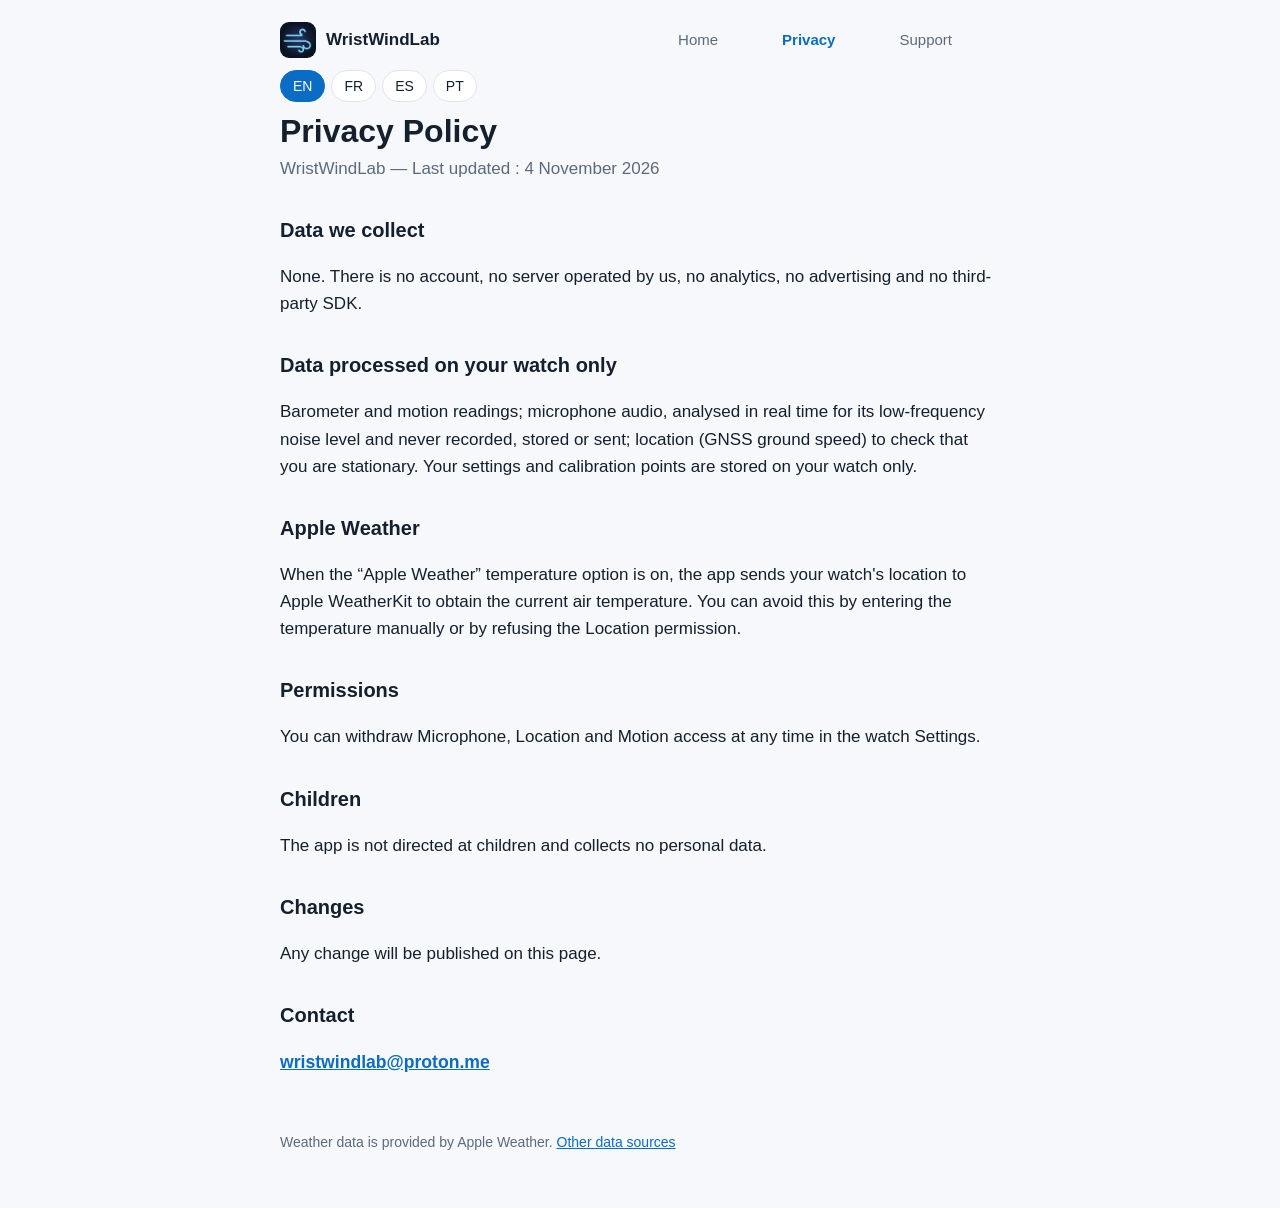
==== privacy.html @ 62ba9e94 "Add files via upload" ====
<!doctype html>
<html lang="en">
<head>
<meta charset="utf-8">
<meta name="viewport" content="width=device-width,initial-scale=1">
<title>WristWindLab — Privacy Policy</title>
<meta name="description" content="WristWindLab — experimental wind estimator for Apple Watch.">
<link rel="icon" href="assets/icon-180.png">
<link rel="apple-touch-icon" href="assets/icon-180.png">
<link rel="stylesheet" href="assets/style.css">
</head>
<body>
<header>
<a class="brand" href="index.html"><img src="assets/icon-180.png" alt="" width="36" height="36">WristWindLab</a>
<nav class="pages" aria-label="Pages"><a href="index.html"><span data-l="en">Home</span></a><a href="index.html"><span data-l="fr">Accueil</span></a><a href="index.html"><span data-l="es">Inicio</span></a><a href="index.html"><span data-l="pt">Início</span></a><a href="privacy.html" aria-current=page><span data-l="en">Privacy</span></a><a href="privacy.html" aria-current=page><span data-l="fr">Confidentialité</span></a><a href="privacy.html" aria-current=page><span data-l="es">Privacidad</span></a><a href="privacy.html" aria-current=page><span data-l="pt">Privacidade</span></a><a href="support.html"><span data-l="en">Support</span></a><a href="support.html"><span data-l="fr">Assistance</span></a><a href="support.html"><span data-l="es">Soporte</span></a><a href="support.html"><span data-l="pt">Suporte</span></a></nav>
<div class="lang" role="group" aria-label="Language"><button type="button" data-set="en" aria-pressed="false">EN</button><button type="button" data-set="fr" aria-pressed="false">FR</button><button type="button" data-set="es" aria-pressed="false">ES</button><button type="button" data-set="pt" aria-pressed="false">PT</button></div>
</header>
<main>
<section lang="en" data-l="en">
<h1>Privacy Policy</h1><p class="tag">WristWindLab — Last updated : 4 November 2026</p>
<h2>Data we collect</h2><p>None. There is no account, no server operated by us, no analytics, no advertising and no third-party SDK.</p><h2>Data processed on your watch only</h2><p>Barometer and motion readings; microphone audio, analysed in real time for its low-frequency noise level and never recorded, stored or sent; location (GNSS ground speed) to check that you are stationary. Your settings and calibration points are stored on your watch only.</p><h2>Apple Weather</h2><p>When the “Apple Weather” temperature option is on, the app sends your watch&#x27;s location to Apple WeatherKit to obtain the current air temperature. You can avoid this by entering the temperature manually or by refusing the Location permission.</p><h2>Permissions</h2><p>You can withdraw Microphone, Location and Motion access at any time in the watch Settings.</p><h2>Children</h2><p>The app is not directed at children and collects no personal data.</p><h2>Changes</h2><p>Any change will be published on this page.</p>
<h2>Contact</h2><p><a class="mail" href="mailto:wristwindlab@proton.me">wristwindlab@proton.me</a></p>
</section>
<section lang="fr" data-l="fr">
<h1>Politique de confidentialité</h1><p class="tag">WristWindLab — Dernière mise à jour : 4 novembre 2026</p>
<h2>Données que nous collectons</h2><p>Aucune. Pas de compte, pas de serveur exploité par nous, pas d&#x27;analyse d&#x27;usage, pas de publicité, pas de SDK tiers.</p><h2>Données traitées uniquement sur votre montre</h2><p>Mesures du baromètre et du mouvement ; audio du micro, analysé en direct pour son niveau de bruit basse fréquence, jamais enregistré, conservé ni envoyé ; position (vitesse sol GNSS) pour vérifier votre immobilité. Vos réglages et points d&#x27;étalonnage restent sur votre montre.</p><h2>Apple Weather</h2><p>Lorsque l&#x27;option de température « Apple Weather » est activée, l&#x27;app envoie la position de votre montre à Apple WeatherKit pour obtenir la température de l&#x27;air. Vous pouvez l&#x27;éviter en saisissant la température manuellement ou en refusant l&#x27;autorisation de localisation.</p><h2>Autorisations</h2><p>Vous pouvez retirer l&#x27;accès au micro, à la localisation et au mouvement à tout moment dans les Réglages de la montre.</p><h2>Enfants</h2><p>L&#x27;app ne s&#x27;adresse pas aux enfants et ne collecte aucune donnée personnelle.</p><h2>Modifications</h2><p>Toute modification sera publiée sur cette page.</p>
<h2>Contact</h2><p><a class="mail" href="mailto:wristwindlab@proton.me">wristwindlab@proton.me</a></p>
</section>
<section lang="es" data-l="es">
<h1>Política de privacidad</h1><p class="tag">WristWindLab — Última actualización : 4 de noviembre de 2026</p>
<h2>Datos que recopilamos</h2><p>Ninguno. No hay cuenta, ni servidor operado por nosotros, ni analíticas, ni publicidad, ni SDK de terceros.</p><h2>Datos tratados solo en tu reloj</h2><p>Lecturas del barómetro y del movimiento; audio del micrófono, analizado en tiempo real para obtener su nivel de ruido de baja frecuencia y nunca grabado, almacenado ni enviado; ubicación (velocidad sobre el suelo GNSS) para comprobar que estás quieto. Tus ajustes y puntos de calibración se guardan solo en tu reloj.</p><h2>Apple Weather</h2><p>Cuando la opción de temperatura «Apple Weather» está activada, la app envía la ubicación de tu reloj a Apple WeatherKit para obtener la temperatura del aire. Puedes evitarlo introduciendo la temperatura a mano o denegando el permiso de ubicación.</p><h2>Permisos</h2><p>Puedes retirar el acceso al micrófono, a la ubicación y al movimiento en cualquier momento en los Ajustes del reloj.</p><h2>Niños</h2><p>La app no está dirigida a niños y no recopila datos personales.</p><h2>Cambios</h2><p>Cualquier cambio se publicará en esta página.</p>
<h2>Contacto</h2><p><a class="mail" href="mailto:wristwindlab@proton.me">wristwindlab@proton.me</a></p>
</section>
<section lang="pt" data-l="pt">
<h1>Política de Privacidade</h1><p class="tag">WristWindLab — Última atualização : 4 de novembro de 2026</p>
<h2>Dados que coletamos</h2><p>Nenhum. Não há conta, servidor operado por nós, análises de uso, publicidade nem SDK de terceiros.</p><h2>Dados tratados somente no seu relógio</h2><p>Leituras do barômetro e do movimento; áudio do microfone, analisado em tempo real para obter o nível de ruído de baixa frequência e nunca gravado, armazenado nem enviado; localização (velocidade sobre o solo GNSS) para confirmar que você está parado. Seus ajustes e pontos de calibração ficam somente no seu relógio.</p><h2>Apple Weather</h2><p>Quando a opção de temperatura “Apple Weather” está ativada, o app envia a localização do seu relógio ao Apple WeatherKit para obter a temperatura do ar. Você pode evitar isso informando a temperatura manualmente ou negando a permissão de localização.</p><h2>Permissões</h2><p>Você pode retirar o acesso ao microfone, à localização e ao movimento a qualquer momento nos Ajustes do relógio.</p><h2>Crianças</h2><p>O app não é voltado a crianças e não coleta dados pessoais.</p><h2>Alterações</h2><p>Qualquer alteração será publicada nesta página.</p>
<h2>Contato</h2><p><a class="mail" href="mailto:wristwindlab@proton.me">wristwindlab@proton.me</a></p>
</section>
</main>
<footer><p data-l="en">Weather data is provided by Apple Weather. <a href="https://developer.apple.com/weatherkit/data-source-attribution/" rel="noopener">Other data sources</a></p><p data-l="fr">Les données météo sont fournies par Apple Weather. <a href="https://developer.apple.com/weatherkit/data-source-attribution/" rel="noopener">Autres sources de données</a></p><p data-l="es">Los datos meteorológicos los proporciona Apple Weather. <a href="https://developer.apple.com/weatherkit/data-source-attribution/" rel="noopener">Otras fuentes de datos</a></p><p data-l="pt">Os dados meteorológicos são fornecidos pelo Apple Weather. <a href="https://developer.apple.com/weatherkit/data-source-attribution/" rel="noopener">Outras fontes de dados</a></p></footer>
<script>(function(){var L=['en','fr','es','pt'],d=document,r=d.documentElement;r.classList.add('js');
function pick(){var q=(location.search.match(/[?&]lang=(\w\w)/)||[])[1];var s=null;try{s=localStorage.getItem('wwl-lang')}catch(e){}
var n=(navigator.language||'en').slice(0,2).toLowerCase();return [q,s,n].filter(function(x){return L.indexOf(x)>-1})[0]||'en'}
function set(l){r.lang=l;d.querySelectorAll('[data-l]').forEach(function(e){e.hidden=e.getAttribute('data-l')!==l});
d.querySelectorAll('[data-set]').forEach(function(b){b.setAttribute('aria-pressed',b.getAttribute('data-set')===l)});try{localStorage.setItem('wwl-lang',l)}catch(e){}}
d.querySelectorAll('[data-set]').forEach(function(b){b.addEventListener('click',function(){set(b.getAttribute('data-set'))})});set(pick())})();</script>
</body>
</html>
---- assets/style.css ----
:root{--bg:#f6f8fb;--card:#fff;--fg:#14202e;--mut:#5b6b7c;--acc:#0a6cc4;--line:#dfe6ee;--warn:#fff4e0;--warnb:#e0a030}
@media(prefers-color-scheme:dark){:root{--bg:#0d141c;--card:#16202b;--fg:#e8eef5;--mut:#9fb0c1;--acc:#5db0ff;--line:#26333f;--warn:#2b2414;--warnb:#a87c24}}
*{box-sizing:border-box}html{-webkit-text-size-adjust:100%}
body{margin:0;background:var(--bg);color:var(--fg);font:17px/1.6 -apple-system,BlinkMacSystemFont,"Segoe UI",Roboto,Helvetica,Arial,sans-serif}
header,main,footer{max-width:760px;margin:0 auto;padding:0 20px}
header{display:flex;align-items:center;gap:12px;flex-wrap:wrap;padding-top:22px;padding-bottom:10px}
header .brand{display:flex;align-items:center;gap:10px;font-weight:700;color:var(--fg);text-decoration:none}
header img{width:36px;height:36px;border-radius:9px}
nav.pages{display:flex;gap:16px;margin-left:auto;flex-wrap:wrap}
nav.pages a{color:var(--mut);text-decoration:none;font-size:15px}nav.pages a[aria-current]{color:var(--acc);font-weight:600}
.lang{display:flex;gap:6px;width:100%}
.lang button{border:1px solid var(--line);background:var(--card);color:var(--fg);border-radius:999px;padding:4px 12px;font:inherit;font-size:14px;cursor:pointer}
.lang button[aria-pressed=true]{background:var(--acc);border-color:var(--acc);color:#fff}
.hero{display:flex;gap:20px;align-items:center;margin:26px 0 8px;flex-wrap:wrap}
.hero img{width:96px;height:96px;border-radius:22px;box-shadow:0 4px 16px rgba(0,0,0,.18)}
h1{font-size:2rem;line-height:1.2;margin:0}h2{font-size:1.25rem;margin:2rem 0 .4rem}
.tag{color:var(--mut);margin:.25rem 0 0}
.card{background:var(--card);border:1px solid var(--line);border-radius:14px;padding:4px 20px 14px;margin:16px 0}
.warn{background:var(--warn);border:1px solid var(--warnb);border-radius:14px;padding:12px 20px;margin:22px 0}
.warn h2{margin-top:.2rem}
ul{padding-left:1.2rem}li{margin:.4rem 0}
a{color:var(--acc)}dt{font-weight:600;margin-top:1rem}dd{margin:.1rem 0 0}
.mail{font-size:1.1rem;font-weight:600}
footer{padding-top:24px;padding-bottom:40px;color:var(--mut);font-size:14px}
@media(max-width:520px){nav.pages{margin-left:0;width:100%;gap:14px}header .brand{width:100%}}
[hidden]{display:none!important}
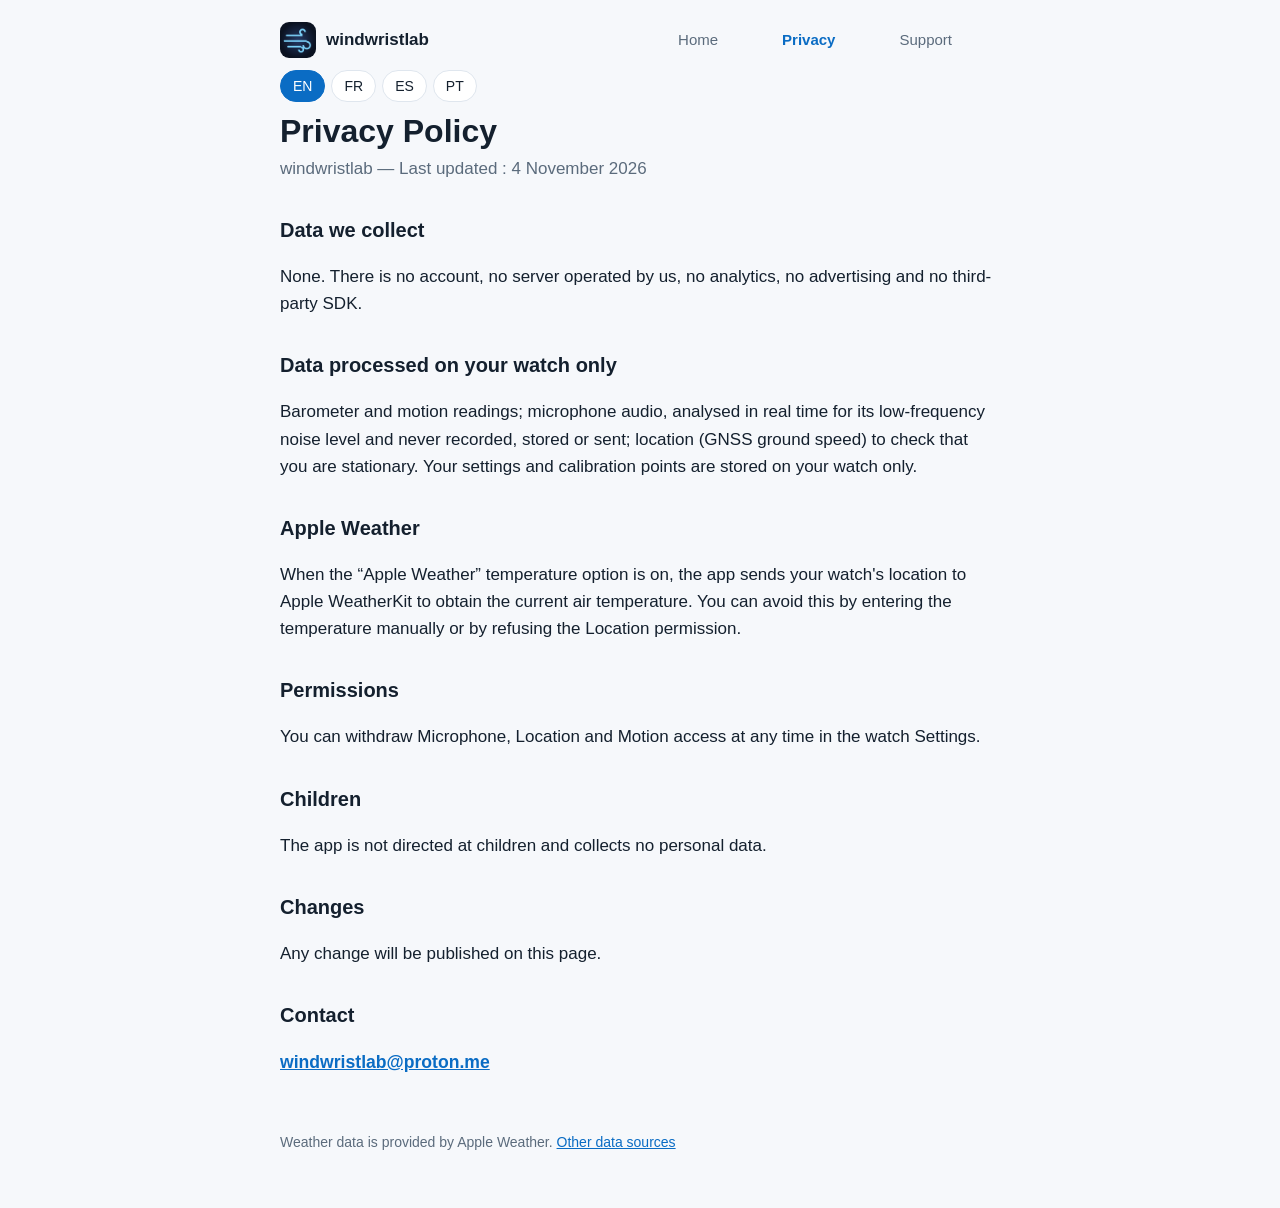
==== commit e883c63c: "Add files via upload" ====
--- a/privacy.html
+++ b/privacy.html
@@ -3,38 +3,38 @@
 <head>
 <meta charset="utf-8">
 <meta name="viewport" content="width=device-width,initial-scale=1">
-<title>WristWindLab — Privacy Policy</title>
-<meta name="description" content="WristWindLab — experimental wind estimator for Apple Watch.">
+<title>windwristlab — Privacy Policy</title>
+<meta name="description" content="windwristlab — experimental wind estimator for Apple Watch.">
 <link rel="icon" href="assets/icon-180.png">
 <link rel="apple-touch-icon" href="assets/icon-180.png">
 <link rel="stylesheet" href="assets/style.css">
 </head>
 <body>
 <header>
-<a class="brand" href="index.html"><img src="assets/icon-180.png" alt="" width="36" height="36">WristWindLab</a>
+<a class="brand" href="index.html"><img src="assets/icon-180.png" alt="" width="36" height="36">windwristlab</a>
 <nav class="pages" aria-label="Pages"><a href="index.html"><span data-l="en">Home</span></a><a href="index.html"><span data-l="fr">Accueil</span></a><a href="index.html"><span data-l="es">Inicio</span></a><a href="index.html"><span data-l="pt">Início</span></a><a href="privacy.html" aria-current=page><span data-l="en">Privacy</span></a><a href="privacy.html" aria-current=page><span data-l="fr">Confidentialité</span></a><a href="privacy.html" aria-current=page><span data-l="es">Privacidad</span></a><a href="privacy.html" aria-current=page><span data-l="pt">Privacidade</span></a><a href="support.html"><span data-l="en">Support</span></a><a href="support.html"><span data-l="fr">Assistance</span></a><a href="support.html"><span data-l="es">Soporte</span></a><a href="support.html"><span data-l="pt">Suporte</span></a></nav>
 <div class="lang" role="group" aria-label="Language"><button type="button" data-set="en" aria-pressed="false">EN</button><button type="button" data-set="fr" aria-pressed="false">FR</button><button type="button" data-set="es" aria-pressed="false">ES</button><button type="button" data-set="pt" aria-pressed="false">PT</button></div>
 </header>
 <main>
 <section lang="en" data-l="en">
-<h1>Privacy Policy</h1><p class="tag">WristWindLab — Last updated : 4 November 2026</p>
+<h1>Privacy Policy</h1><p class="tag">windwristlab — Last updated : 4 November 2026</p>
 <h2>Data we collect</h2><p>None. There is no account, no server operated by us, no analytics, no advertising and no third-party SDK.</p><h2>Data processed on your watch only</h2><p>Barometer and motion readings; microphone audio, analysed in real time for its low-frequency noise level and never recorded, stored or sent; location (GNSS ground speed) to check that you are stationary. Your settings and calibration points are stored on your watch only.</p><h2>Apple Weather</h2><p>When the “Apple Weather” temperature option is on, the app sends your watch&#x27;s location to Apple WeatherKit to obtain the current air temperature. You can avoid this by entering the temperature manually or by refusing the Location permission.</p><h2>Permissions</h2><p>You can withdraw Microphone, Location and Motion access at any time in the watch Settings.</p><h2>Children</h2><p>The app is not directed at children and collects no personal data.</p><h2>Changes</h2><p>Any change will be published on this page.</p>
-<h2>Contact</h2><p><a class="mail" href="mailto:wristwindlab@proton.me">wristwindlab@proton.me</a></p>
+<h2>Contact</h2><p><a class="mail" href="mailto:windwristlab@proton.me">windwristlab@proton.me</a></p>
 </section>
 <section lang="fr" data-l="fr">
-<h1>Politique de confidentialité</h1><p class="tag">WristWindLab — Dernière mise à jour : 4 novembre 2026</p>
+<h1>Politique de confidentialité</h1><p class="tag">windwristlab — Dernière mise à jour : 4 novembre 2026</p>
 <h2>Données que nous collectons</h2><p>Aucune. Pas de compte, pas de serveur exploité par nous, pas d&#x27;analyse d&#x27;usage, pas de publicité, pas de SDK tiers.</p><h2>Données traitées uniquement sur votre montre</h2><p>Mesures du baromètre et du mouvement ; audio du micro, analysé en direct pour son niveau de bruit basse fréquence, jamais enregistré, conservé ni envoyé ; position (vitesse sol GNSS) pour vérifier votre immobilité. Vos réglages et points d&#x27;étalonnage restent sur votre montre.</p><h2>Apple Weather</h2><p>Lorsque l&#x27;option de température « Apple Weather » est activée, l&#x27;app envoie la position de votre montre à Apple WeatherKit pour obtenir la température de l&#x27;air. Vous pouvez l&#x27;éviter en saisissant la température manuellement ou en refusant l&#x27;autorisation de localisation.</p><h2>Autorisations</h2><p>Vous pouvez retirer l&#x27;accès au micro, à la localisation et au mouvement à tout moment dans les Réglages de la montre.</p><h2>Enfants</h2><p>L&#x27;app ne s&#x27;adresse pas aux enfants et ne collecte aucune donnée personnelle.</p><h2>Modifications</h2><p>Toute modification sera publiée sur cette page.</p>
-<h2>Contact</h2><p><a class="mail" href="mailto:wristwindlab@proton.me">wristwindlab@proton.me</a></p>
+<h2>Contact</h2><p><a class="mail" href="mailto:windwristlab@proton.me">windwristlab@proton.me</a></p>
 </section>
 <section lang="es" data-l="es">
-<h1>Política de privacidad</h1><p class="tag">WristWindLab — Última actualización : 4 de noviembre de 2026</p>
+<h1>Política de privacidad</h1><p class="tag">windwristlab — Última actualización : 4 de noviembre de 2026</p>
 <h2>Datos que recopilamos</h2><p>Ninguno. No hay cuenta, ni servidor operado por nosotros, ni analíticas, ni publicidad, ni SDK de terceros.</p><h2>Datos tratados solo en tu reloj</h2><p>Lecturas del barómetro y del movimiento; audio del micrófono, analizado en tiempo real para obtener su nivel de ruido de baja frecuencia y nunca grabado, almacenado ni enviado; ubicación (velocidad sobre el suelo GNSS) para comprobar que estás quieto. Tus ajustes y puntos de calibración se guardan solo en tu reloj.</p><h2>Apple Weather</h2><p>Cuando la opción de temperatura «Apple Weather» está activada, la app envía la ubicación de tu reloj a Apple WeatherKit para obtener la temperatura del aire. Puedes evitarlo introduciendo la temperatura a mano o denegando el permiso de ubicación.</p><h2>Permisos</h2><p>Puedes retirar el acceso al micrófono, a la ubicación y al movimiento en cualquier momento en los Ajustes del reloj.</p><h2>Niños</h2><p>La app no está dirigida a niños y no recopila datos personales.</p><h2>Cambios</h2><p>Cualquier cambio se publicará en esta página.</p>
-<h2>Contacto</h2><p><a class="mail" href="mailto:wristwindlab@proton.me">wristwindlab@proton.me</a></p>
+<h2>Contacto</h2><p><a class="mail" href="mailto:windwristlab@proton.me">windwristlab@proton.me</a></p>
 </section>
 <section lang="pt" data-l="pt">
-<h1>Política de Privacidade</h1><p class="tag">WristWindLab — Última atualização : 4 de novembro de 2026</p>
+<h1>Política de Privacidade</h1><p class="tag">windwristlab — Última atualização : 4 de novembro de 2026</p>
 <h2>Dados que coletamos</h2><p>Nenhum. Não há conta, servidor operado por nós, análises de uso, publicidade nem SDK de terceiros.</p><h2>Dados tratados somente no seu relógio</h2><p>Leituras do barômetro e do movimento; áudio do microfone, analisado em tempo real para obter o nível de ruído de baixa frequência e nunca gravado, armazenado nem enviado; localização (velocidade sobre o solo GNSS) para confirmar que você está parado. Seus ajustes e pontos de calibração ficam somente no seu relógio.</p><h2>Apple Weather</h2><p>Quando a opção de temperatura “Apple Weather” está ativada, o app envia a localização do seu relógio ao Apple WeatherKit para obter a temperatura do ar. Você pode evitar isso informando a temperatura manualmente ou negando a permissão de localização.</p><h2>Permissões</h2><p>Você pode retirar o acesso ao microfone, à localização e ao movimento a qualquer momento nos Ajustes do relógio.</p><h2>Crianças</h2><p>O app não é voltado a crianças e não coleta dados pessoais.</p><h2>Alterações</h2><p>Qualquer alteração será publicada nesta página.</p>
-<h2>Contato</h2><p><a class="mail" href="mailto:wristwindlab@proton.me">wristwindlab@proton.me</a></p>
+<h2>Contato</h2><p><a class="mail" href="mailto:windwristlab@proton.me">windwristlab@proton.me</a></p>
 </section>
 </main>
 <footer><p data-l="en">Weather data is provided by Apple Weather. <a href="https://developer.apple.com/weatherkit/data-source-attribution/" rel="noopener">Other data sources</a></p><p data-l="fr">Les données météo sont fournies par Apple Weather. <a href="https://developer.apple.com/weatherkit/data-source-attribution/" rel="noopener">Autres sources de données</a></p><p data-l="es">Los datos meteorológicos los proporciona Apple Weather. <a href="https://developer.apple.com/weatherkit/data-source-attribution/" rel="noopener">Otras fuentes de datos</a></p><p data-l="pt">Os dados meteorológicos são fornecidos pelo Apple Weather. <a href="https://developer.apple.com/weatherkit/data-source-attribution/" rel="noopener">Outras fontes de dados</a></p></footer>
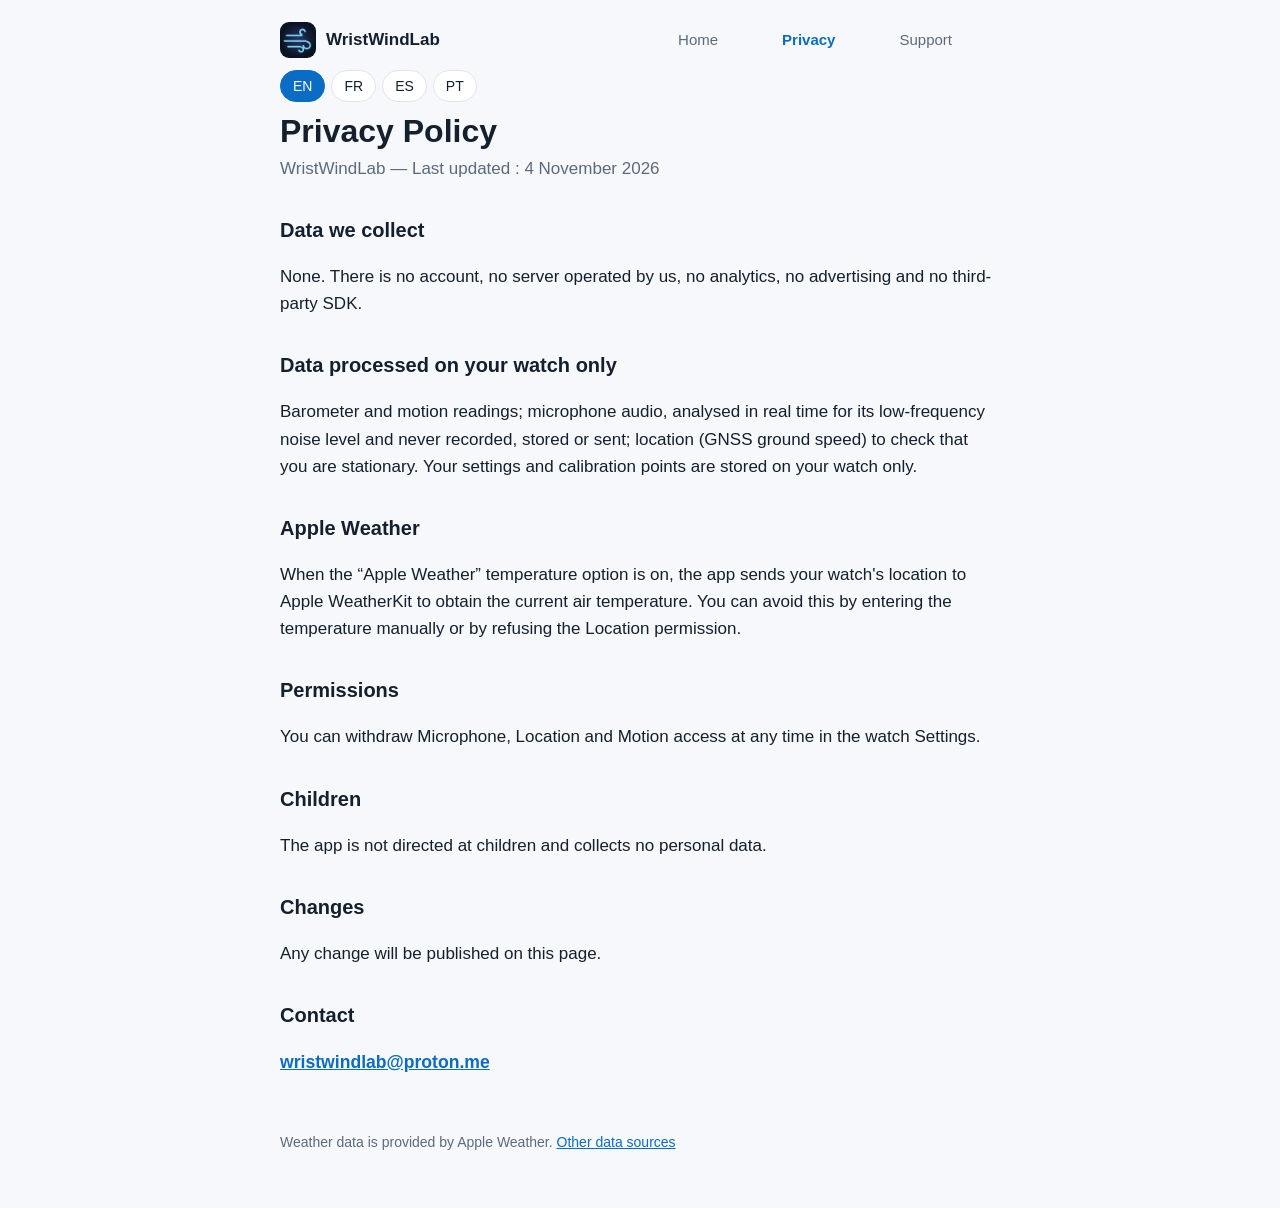
==== commit a4e8d8ba: "Add files via upload" ====
--- a/privacy.html
+++ b/privacy.html
@@ -3,38 +3,38 @@
 <head>
 <meta charset="utf-8">
 <meta name="viewport" content="width=device-width,initial-scale=1">
-<title>windwristlab — Privacy Policy</title>
-<meta name="description" content="windwristlab — experimental wind estimator for Apple Watch.">
+<title>WristWindLab — Privacy Policy</title>
+<meta name="description" content="WristWindLab — experimental wind estimator for Apple Watch.">
 <link rel="icon" href="assets/icon-180.png">
 <link rel="apple-touch-icon" href="assets/icon-180.png">
 <link rel="stylesheet" href="assets/style.css">
 </head>
 <body>
 <header>
-<a class="brand" href="index.html"><img src="assets/icon-180.png" alt="" width="36" height="36">windwristlab</a>
+<a class="brand" href="index.html"><img src="assets/icon-180.png" alt="" width="36" height="36">WristWindLab</a>
 <nav class="pages" aria-label="Pages"><a href="index.html"><span data-l="en">Home</span></a><a href="index.html"><span data-l="fr">Accueil</span></a><a href="index.html"><span data-l="es">Inicio</span></a><a href="index.html"><span data-l="pt">Início</span></a><a href="privacy.html" aria-current=page><span data-l="en">Privacy</span></a><a href="privacy.html" aria-current=page><span data-l="fr">Confidentialité</span></a><a href="privacy.html" aria-current=page><span data-l="es">Privacidad</span></a><a href="privacy.html" aria-current=page><span data-l="pt">Privacidade</span></a><a href="support.html"><span data-l="en">Support</span></a><a href="support.html"><span data-l="fr">Assistance</span></a><a href="support.html"><span data-l="es">Soporte</span></a><a href="support.html"><span data-l="pt">Suporte</span></a></nav>
 <div class="lang" role="group" aria-label="Language"><button type="button" data-set="en" aria-pressed="false">EN</button><button type="button" data-set="fr" aria-pressed="false">FR</button><button type="button" data-set="es" aria-pressed="false">ES</button><button type="button" data-set="pt" aria-pressed="false">PT</button></div>
 </header>
 <main>
 <section lang="en" data-l="en">
-<h1>Privacy Policy</h1><p class="tag">windwristlab — Last updated : 4 November 2026</p>
+<h1>Privacy Policy</h1><p class="tag">WristWindLab — Last updated : 4 November 2026</p>
 <h2>Data we collect</h2><p>None. There is no account, no server operated by us, no analytics, no advertising and no third-party SDK.</p><h2>Data processed on your watch only</h2><p>Barometer and motion readings; microphone audio, analysed in real time for its low-frequency noise level and never recorded, stored or sent; location (GNSS ground speed) to check that you are stationary. Your settings and calibration points are stored on your watch only.</p><h2>Apple Weather</h2><p>When the “Apple Weather” temperature option is on, the app sends your watch&#x27;s location to Apple WeatherKit to obtain the current air temperature. You can avoid this by entering the temperature manually or by refusing the Location permission.</p><h2>Permissions</h2><p>You can withdraw Microphone, Location and Motion access at any time in the watch Settings.</p><h2>Children</h2><p>The app is not directed at children and collects no personal data.</p><h2>Changes</h2><p>Any change will be published on this page.</p>
-<h2>Contact</h2><p><a class="mail" href="mailto:windwristlab@proton.me">windwristlab@proton.me</a></p>
+<h2>Contact</h2><p><a class="mail" href="mailto:wristwindlab@proton.me">wristwindlab@proton.me</a></p>
 </section>
 <section lang="fr" data-l="fr">
-<h1>Politique de confidentialité</h1><p class="tag">windwristlab — Dernière mise à jour : 4 novembre 2026</p>
+<h1>Politique de confidentialité</h1><p class="tag">WristWindLab — Dernière mise à jour : 4 novembre 2026</p>
 <h2>Données que nous collectons</h2><p>Aucune. Pas de compte, pas de serveur exploité par nous, pas d&#x27;analyse d&#x27;usage, pas de publicité, pas de SDK tiers.</p><h2>Données traitées uniquement sur votre montre</h2><p>Mesures du baromètre et du mouvement ; audio du micro, analysé en direct pour son niveau de bruit basse fréquence, jamais enregistré, conservé ni envoyé ; position (vitesse sol GNSS) pour vérifier votre immobilité. Vos réglages et points d&#x27;étalonnage restent sur votre montre.</p><h2>Apple Weather</h2><p>Lorsque l&#x27;option de température « Apple Weather » est activée, l&#x27;app envoie la position de votre montre à Apple WeatherKit pour obtenir la température de l&#x27;air. Vous pouvez l&#x27;éviter en saisissant la température manuellement ou en refusant l&#x27;autorisation de localisation.</p><h2>Autorisations</h2><p>Vous pouvez retirer l&#x27;accès au micro, à la localisation et au mouvement à tout moment dans les Réglages de la montre.</p><h2>Enfants</h2><p>L&#x27;app ne s&#x27;adresse pas aux enfants et ne collecte aucune donnée personnelle.</p><h2>Modifications</h2><p>Toute modification sera publiée sur cette page.</p>
-<h2>Contact</h2><p><a class="mail" href="mailto:windwristlab@proton.me">windwristlab@proton.me</a></p>
+<h2>Contact</h2><p><a class="mail" href="mailto:wristwindlab@proton.me">wristwindlab@proton.me</a></p>
 </section>
 <section lang="es" data-l="es">
-<h1>Política de privacidad</h1><p class="tag">windwristlab — Última actualización : 4 de noviembre de 2026</p>
+<h1>Política de privacidad</h1><p class="tag">WristWindLab — Última actualización : 4 de noviembre de 2026</p>
 <h2>Datos que recopilamos</h2><p>Ninguno. No hay cuenta, ni servidor operado por nosotros, ni analíticas, ni publicidad, ni SDK de terceros.</p><h2>Datos tratados solo en tu reloj</h2><p>Lecturas del barómetro y del movimiento; audio del micrófono, analizado en tiempo real para obtener su nivel de ruido de baja frecuencia y nunca grabado, almacenado ni enviado; ubicación (velocidad sobre el suelo GNSS) para comprobar que estás quieto. Tus ajustes y puntos de calibración se guardan solo en tu reloj.</p><h2>Apple Weather</h2><p>Cuando la opción de temperatura «Apple Weather» está activada, la app envía la ubicación de tu reloj a Apple WeatherKit para obtener la temperatura del aire. Puedes evitarlo introduciendo la temperatura a mano o denegando el permiso de ubicación.</p><h2>Permisos</h2><p>Puedes retirar el acceso al micrófono, a la ubicación y al movimiento en cualquier momento en los Ajustes del reloj.</p><h2>Niños</h2><p>La app no está dirigida a niños y no recopila datos personales.</p><h2>Cambios</h2><p>Cualquier cambio se publicará en esta página.</p>
-<h2>Contacto</h2><p><a class="mail" href="mailto:windwristlab@proton.me">windwristlab@proton.me</a></p>
+<h2>Contacto</h2><p><a class="mail" href="mailto:wristwindlab@proton.me">wristwindlab@proton.me</a></p>
 </section>
 <section lang="pt" data-l="pt">
-<h1>Política de Privacidade</h1><p class="tag">windwristlab — Última atualização : 4 de novembro de 2026</p>
+<h1>Política de Privacidade</h1><p class="tag">WristWindLab — Última atualização : 4 de novembro de 2026</p>
 <h2>Dados que coletamos</h2><p>Nenhum. Não há conta, servidor operado por nós, análises de uso, publicidade nem SDK de terceiros.</p><h2>Dados tratados somente no seu relógio</h2><p>Leituras do barômetro e do movimento; áudio do microfone, analisado em tempo real para obter o nível de ruído de baixa frequência e nunca gravado, armazenado nem enviado; localização (velocidade sobre o solo GNSS) para confirmar que você está parado. Seus ajustes e pontos de calibração ficam somente no seu relógio.</p><h2>Apple Weather</h2><p>Quando a opção de temperatura “Apple Weather” está ativada, o app envia a localização do seu relógio ao Apple WeatherKit para obter a temperatura do ar. Você pode evitar isso informando a temperatura manualmente ou negando a permissão de localização.</p><h2>Permissões</h2><p>Você pode retirar o acesso ao microfone, à localização e ao movimento a qualquer momento nos Ajustes do relógio.</p><h2>Crianças</h2><p>O app não é voltado a crianças e não coleta dados pessoais.</p><h2>Alterações</h2><p>Qualquer alteração será publicada nesta página.</p>
-<h2>Contato</h2><p><a class="mail" href="mailto:windwristlab@proton.me">windwristlab@proton.me</a></p>
+<h2>Contato</h2><p><a class="mail" href="mailto:wristwindlab@proton.me">wristwindlab@proton.me</a></p>
 </section>
 </main>
 <footer><p data-l="en">Weather data is provided by Apple Weather. <a href="https://developer.apple.com/weatherkit/data-source-attribution/" rel="noopener">Other data sources</a></p><p data-l="fr">Les données météo sont fournies par Apple Weather. <a href="https://developer.apple.com/weatherkit/data-source-attribution/" rel="noopener">Autres sources de données</a></p><p data-l="es">Los datos meteorológicos los proporciona Apple Weather. <a href="https://developer.apple.com/weatherkit/data-source-attribution/" rel="noopener">Otras fuentes de datos</a></p><p data-l="pt">Os dados meteorológicos são fornecidos pelo Apple Weather. <a href="https://developer.apple.com/weatherkit/data-source-attribution/" rel="noopener">Outras fontes de dados</a></p></footer>
